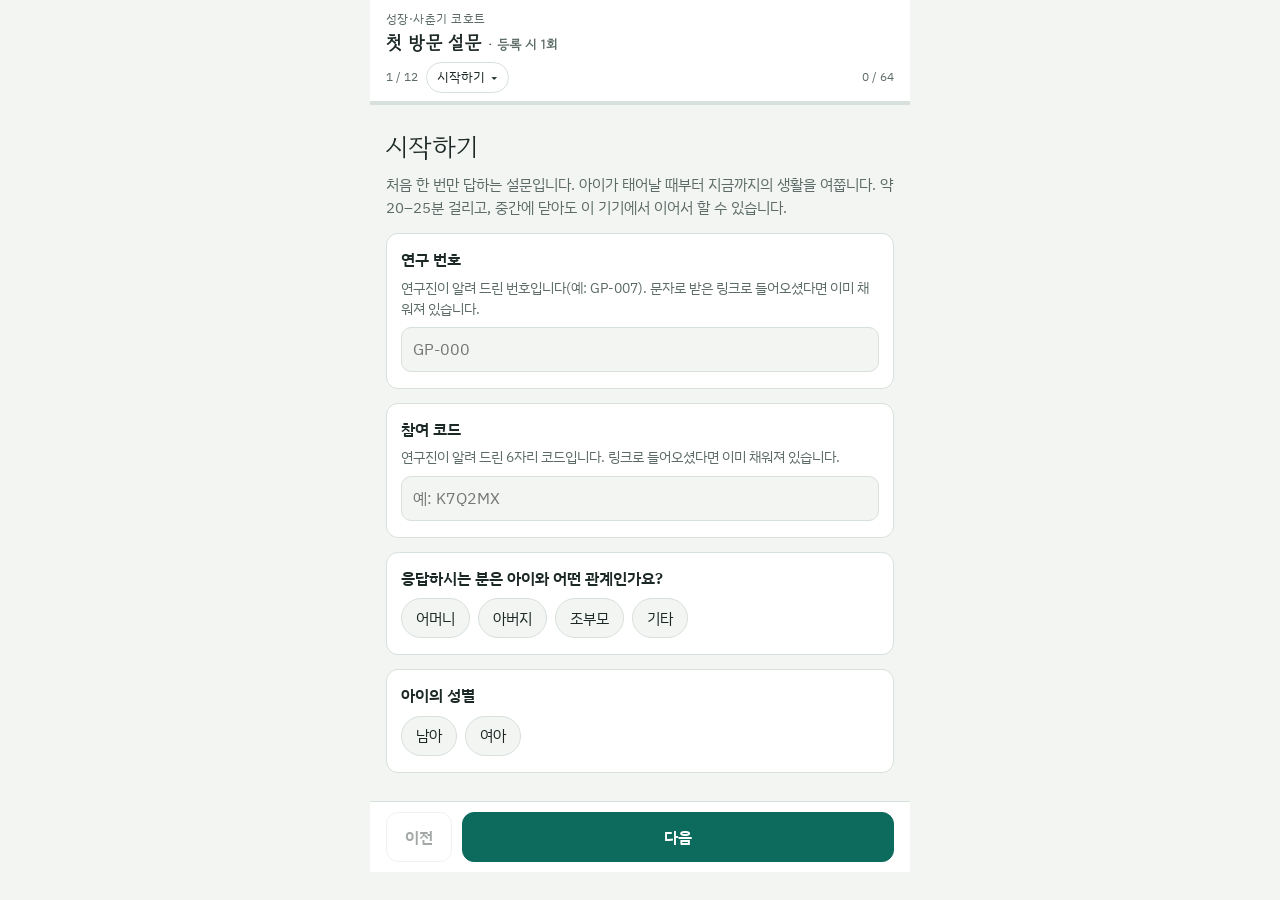
==== baseline.html @ d45b96d2 "Add files via upload" ====
<!doctype html>
<html lang="ko">
<head>
<meta charset="utf-8">
<meta name="viewport" content="width=device-width, initial-scale=1, viewport-fit=cover">
<meta name="robots" content="noindex, nofollow">
<title>첫 방문 설문 · 성장·사춘기 코호트</title>
<link rel="preconnect" href="https://fonts.googleapis.com">
<link rel="stylesheet" href="https://fonts.googleapis.com/css2?family=Gowun+Dodum&family=IBM+Plex+Mono&family=IBM+Plex+Sans+KR:wght@400;600&display=swap">
<link rel="stylesheet" href="assets/css/style.css">
</head>
<body data-form="baseline">
<div class="app">
  <div class="topbar">
    <div class="toprow">
      <div>
        <p class="brand">성장·사춘기 코호트 <span class="demo-tag">· 시제품</span></p>
        <h1 class="formname">첫 방문 설문 <span class="muted">· 등록 시 1회</span></h1>
      </div>
      <label class="switch"><input type="checkbox" id="rview"> 연구진 보기</label>
    </div>
    <div class="stepline">
      <span id="step"></span>
      <button type="button" id="tocbtn" aria-label="목차 열기"><span id="secname"></span><span aria-hidden="true">▾</span></button>
      <span id="count"></span>
    </div>
    <div class="track"><div id="bar"></div></div>
  </div>
  <p id="draftnote" class="draftnote" hidden>이 기기에 저장된 작성 중인 응답을 불러왔습니다. <button type="button" id="restart" class="link">처음부터 새로 작성</button></p>
  <div id="toc" hidden><div id="toclist"></div></div>
  <main id="main" aria-live="polite"></main>
  <nav class="navbar">
    <button type="button" class="btn" id="prev">이전</button>
    <button type="button" class="btn primary" id="next">다음</button>
  </nav>
</div>
<script src="assets/js/config.js"></script>
<script src="assets/js/questions.js"></script>
<script src="assets/js/flatten.js"></script>
<script src="assets/js/survey.js"></script>
</body>
</html>
---- assets/css/style.css ----
/* 레이아웃: 휴대폰 폭 단일 열, 위쪽 고정 진행 표시줄 + 아래쪽 고정 이동 버튼 */
[hidden] { display: none !important; }
:root {
  --bg: #F3F5F2; --surface: #FFFFFF; --ink: #1B2826; --muted: #5C6B67; --line: #D8E0DC;
  --accent: #0D6B5E; --accent-ink: #FFFFFF; --accent-soft: #E0EFEA; --mark: #B86E10; --mark-soft: #FBEFD9;
  --danger: #B3261E;
  --f-display: "Gowun Dodum", "Apple SD Gothic Neo", "Malgun Gothic", sans-serif;
  --f-body: "IBM Plex Sans KR", "Apple SD Gothic Neo", "Malgun Gothic", sans-serif;
  --f-mono: "IBM Plex Mono", ui-monospace, Menlo, monospace;
  --r: 12px;
}
@media (prefers-color-scheme: dark) { :root:not([data-theme="light"]) {
  --bg: #111816; --surface: #19211F; --ink: #E3ECE9; --muted: #98AAA5; --line: #2B3633;
  --accent: #5CC6AE; --accent-ink: #0B1F1A; --accent-soft: #1D3530; --mark: #F0B75C; --mark-soft: #3A2E18; --danger: #F2958E; color-scheme: dark; } }
:root[data-theme="dark"] {
  --bg: #111816; --surface: #19211F; --ink: #E3ECE9; --muted: #98AAA5; --line: #2B3633;
  --accent: #5CC6AE; --accent-ink: #0B1F1A; --accent-soft: #1D3530; --mark: #F0B75C; --mark-soft: #3A2E18; --danger: #F2958E; color-scheme: dark; }

* { box-sizing: border-box; }
body { background: var(--bg); color: var(--ink); font-family: var(--f-body); font-size: 16px; line-height: 1.55; }
.app { max-width: 540px; margin: 0 auto; min-height: 100%; display: flex; flex-direction: column; }
.topbar { position: sticky; top: env(safe-area-inset-top, 0px); z-index: 5; background: var(--surface); border-bottom: 1px solid var(--line);
  padding-block: 10px 0; padding-left: max(16px, env(safe-area-inset-left, 0px)); padding-right: max(16px, env(safe-area-inset-right, 0px)); }
.toprow { display: flex; align-items: center; justify-content: space-between; gap: 10px; }
.brand { font-size: 12px; letter-spacing: .04em; color: var(--muted); margin: 0; }
.formname { font-family: var(--f-display); font-size: 18px; margin: 0; }
.stepline { display: flex; align-items: center; gap: 8px; margin-top: 6px; padding-bottom: 8px; }
#tocbtn { background: none; border: 1px solid var(--line); border-radius: 999px; padding: 4px 10px; font: inherit; font-size: 13px; color: var(--ink); cursor: pointer; display: inline-flex; gap: 6px; align-items: center; min-width: 0; }
#tocbtn #secname { white-space: nowrap; overflow: hidden; text-overflow: ellipsis; max-width: 46vw; }
#step, #count { font-size: 12px; color: var(--muted); font-variant-numeric: tabular-nums; }
#count { margin-left: auto; }
.track { height: 3px; background: var(--line); margin-left: calc(-1 * max(16px, env(safe-area-inset-left, 0px))); margin-right: calc(-1 * max(16px, env(safe-area-inset-right, 0px))); }
#bar { height: 100%; width: 0; background: var(--accent); transition: width .25s ease; }
.switch { display: inline-flex; align-items: center; gap: 6px; font-size: 12px; color: var(--muted); cursor: pointer; }
.switch input { accent-color: var(--mark); width: 16px; height: 16px; }

#toc { position: sticky; top: calc(env(safe-area-inset-top, 0px) + 92px); z-index: 4; background: var(--surface); border-bottom: 1px solid var(--line);
  padding-block: 6px 10px; padding-left: max(16px, env(safe-area-inset-left, 0px)); padding-right: max(16px, env(safe-area-inset-right, 0px)); }
.tocitem { display: flex; justify-content: space-between; width: 100%; background: none; border: 0; border-radius: 8px; padding: 8px 10px; font: inherit; font-size: 14px; color: var(--ink); cursor: pointer; text-align: left; }
.tocitem.on, .tocitem:hover { background: var(--accent-soft); }

main { flex: 1; padding-block: 20px 28px; padding-left: max(16px, env(safe-area-inset-left, 0px)); padding-right: max(16px, env(safe-area-inset-right, 0px)); display: flex; flex-direction: column; gap: 14px; }
.sechead h2 { font-family: var(--f-display); font-size: 26px; font-weight: 400; margin: 2px 0 6px; text-wrap: balance; }
.eyebrow { display: inline-block; margin: 0; font-size: 12px; letter-spacing: .06em; color: var(--accent); background: var(--accent-soft); padding: 2px 8px; border-radius: 999px; }
.lead { margin: 0; color: var(--muted); font-size: 15px; }

.q { background: var(--surface); border: 1px solid var(--line); border-radius: var(--r); padding: 14px 14px 16px; display: flex; flex-direction: column; gap: 8px; min-width: 0; }
.q.done { border-color: color-mix(in srgb, var(--accent) 45%, var(--line)); }
.qhead { display: flex; gap: 8px; align-items: flex-start; justify-content: space-between; }
.qtext { margin: 0; font-weight: 600; font-size: 16px; line-height: 1.45; }
.help { margin: -2px 0 0; font-size: 13.5px; color: var(--muted); }
.meta { display: none; flex-shrink: 0; gap: 4px; align-items: center; }
body.researcher .meta { display: inline-flex; }
.meta code { font-family: var(--f-mono); font-size: 11px; color: var(--mark); background: var(--mark-soft); padding: 1px 5px; border-radius: 4px; }
.pri { font-size: 11px; padding: 1px 6px; border-radius: 4px; border: 1px solid var(--line); color: var(--muted); }
.pri-핵심 { border-color: var(--accent); color: var(--accent); }
.meta-line { display: none; margin: 0; font-size: 12px; color: var(--mark); }
body.researcher .meta-line { display: block; }

.chips { display: flex; flex-wrap: wrap; gap: 8px; }
.chips.compact .chip { min-width: 48px; justify-content: center; }
.chip { display: inline-flex; align-items: center; min-height: 40px; padding: 8px 14px; border-radius: 999px; border: 1px solid var(--line); background: var(--bg); color: var(--ink); font: inherit; font-size: 15px; cursor: pointer; text-align: left; line-height: 1.3; }
.chip:hover { border-color: var(--accent); }
.chip[aria-pressed="true"] { background: var(--accent); border-color: var(--accent); color: var(--accent-ink); }
.chip.none { border-style: dashed; }
.chip.none[aria-pressed="true"] { background: var(--ink); border-color: var(--ink); color: var(--surface); border-style: solid; }
button:focus-visible, input:focus-visible, select:focus-visible, .upload:focus-within, summary:focus-visible { outline: 2px solid var(--mark); outline-offset: 2px; }

input[type="number"], input[type="text"], input[type="time"], select { font: inherit; font-size: 16px; color: var(--ink); background: var(--bg); border: 1px solid var(--line); border-radius: 10px; padding: 9px 11px; min-height: 42px; min-width: 0; }
input[type="text"] { width: 100%; }
input[type="time"] { width: 100%; }
input:disabled { opacity: .45; }
.row { display: flex; gap: 8px; align-items: center; }
.row.wrap { flex-wrap: wrap; }
.row.between { justify-content: space-between; }
.num { display: inline-flex; align-items: center; gap: 6px; }
.num input { width: 7.5em; }
.num.small input { width: 5.5em; }
.unit, .lab { font-size: 13.5px; color: var(--muted); }
.pair { display: grid; grid-template-columns: 1fr 1fr; gap: 10px; }
.pair .cell { display: flex; flex-direction: column; gap: 4px; min-width: 0; }
.pair .num input { width: 100%; }
.pair .num { width: 100%; }
.stack { display: flex; flex-direction: column; gap: 12px; }
.subq { display: flex; flex-direction: column; gap: 6px; }
.subq.scale { padding-top: 10px; border-top: 1px dashed var(--line); }
.subq.scale:first-child { border-top: 0; padding-top: 0; }

.visually-hidden { position: absolute; width: 1px; height: 1px; overflow: hidden; clip: rect(0 0 0 0); white-space: nowrap; }
.upload { display: inline-flex; align-items: center; gap: 10px; align-self: flex-start; padding: 10px 16px; border-radius: 10px; border: 1.5px dashed var(--accent); color: var(--accent); background: var(--accent-soft); cursor: pointer; font-weight: 600; font-size: 15px; }
.upicon { width: 18px; height: 18px; border: 2px solid currentColor; border-radius: 4px; position: relative; }
.upicon::after { content: ""; position: absolute; left: 50%; top: 2px; width: 2px; height: 9px; background: currentColor; transform: translateX(-50%); }
.preview img { max-height: 220px; border-radius: 8px; border: 1px solid var(--line); }
.fname { margin: 4px 0 0; font-size: 12.5px; color: var(--muted); word-break: break-all; }
.guide { font-size: 13.5px; color: var(--muted); }
.guide summary { cursor: pointer; color: var(--accent); font-weight: 600; }
.guide p { margin: 6px 0 0; }
.muted { color: var(--muted); font-size: 13px; }

.gtable { display: grid; grid-template-columns: minmax(0, 1.3fr) 1fr 1fr; gap: 6px 8px; align-items: center; }
.gtable input { width: 100%; }
.gh { font-size: 12.5px; color: var(--muted); }
.glab { font-size: 13.5px; }

.detail { display: flex; flex-direction: column; gap: 6px; padding: 10px 12px; border-radius: 10px; background: var(--bg); border: 1px solid var(--line); }
.dname { margin: 0; font-weight: 600; font-size: 14.5px; }
.sport { display: flex; flex-direction: column; gap: 8px; padding: 12px; border-radius: 10px; background: var(--bg); border: 1px solid var(--line); }
.sport select { flex: 1 1 8em; }
.sporthead { display: flex; justify-content: space-between; align-items: center; }
.link { background: none; border: 0; font: inherit; font-size: 13.5px; cursor: pointer; color: var(--accent); padding: 4px; }
.link.danger { color: var(--danger); }
.addbtn { font: inherit; font-size: 15px; padding: 9px 14px; border-radius: 999px; border: 1px solid var(--accent); background: var(--surface); color: var(--accent); cursor: pointer; font-weight: 600; }

.calcbox { background: var(--accent-soft); border-radius: 10px; padding: 12px 14px; display: flex; flex-direction: column; gap: 6px; }
.calcbox > .lab { margin: 0; color: var(--accent); font-weight: 600; }
.big { font-family: var(--f-display); font-size: 22px; font-weight: 400; font-variant-numeric: tabular-nums; }

.navbar { position: sticky; bottom: 0; z-index: 5; display: flex; gap: 10px; background: var(--surface); border-top: 1px solid var(--line);
  padding-block: 10px calc(10px + env(safe-area-inset-bottom, 0px)); padding-left: max(16px, env(safe-area-inset-left, 0px)); padding-right: max(16px, env(safe-area-inset-right, 0px)); }
.btn { font: inherit; font-size: 16px; font-weight: 600; border-radius: 12px; padding: 12px 18px; cursor: pointer; border: 1px solid var(--line); background: var(--surface); color: var(--ink); }
.btn.primary { flex: 1; background: var(--accent); border-color: var(--accent); color: var(--accent-ink); }
.btn:disabled { opacity: .4; cursor: default; }
.btn.ghost { font-size: 13px; padding: 6px 12px; }

.sumsec { display: flex; flex-direction: column; gap: 8px; min-width: 0; }
.sumsec h3 { margin: 6px 0 0; font-family: var(--f-display); font-weight: 400; font-size: 19px; }
.sumtable { background: var(--surface); border: 1px solid var(--line); border-radius: var(--r); overflow: hidden; }
.sumrow { display: grid; grid-template-columns: 1fr; gap: 2px; padding: 9px 12px; border-top: 1px solid var(--line); }
.sumrow:first-child { border-top: 0; }
.sumrow code { font-family: var(--f-mono); font-size: 11.5px; color: var(--mark); }
.sumrow .sq { font-size: 13px; color: var(--muted); }
.sumrow .sv { font-size: 14.5px; word-break: break-word; }
.sumrow.empty .sv { color: var(--muted); }
.json { margin: 0; max-height: 280px; overflow: auto; font-family: var(--f-mono); font-size: 12px; background: var(--surface); border: 1px solid var(--line); border-radius: var(--r); padding: 12px; white-space: pre; }
@media (prefers-reduced-motion: reduce) { #bar { transition: none; } }

/* v0.2 추가 */
html, body { margin: 0; }
:root { padding-top: env(safe-area-inset-top, 0px); padding-bottom: env(safe-area-inset-bottom, 0px); }
img { max-width: 100%; }
.switch { display: none; }
body.demo .switch { display: inline-flex; }
.demo-tag { display: none; }
body.demo .demo-tag { display: inline; color: var(--mark); }
.rs-only { display: none; }
body.researcher .rs-only { display: block; color: var(--mark); }
.q.need { border-color: var(--danger); box-shadow: 0 0 0 1px var(--danger); }
select { width: 100%; }
.pair select { width: 100%; }
.row select { flex: 1 1 6em; width: auto; }
.draftnote { margin: 0; display: flex; gap: 8px; align-items: center; justify-content: space-between; flex-wrap: wrap; background: var(--mark-soft); color: var(--ink); font-size: 13.5px;
  padding-block: 8px; padding-left: max(16px, env(safe-area-inset-left, 0px)); padding-right: max(16px, env(safe-area-inset-right, 0px)); }
.misslist { display: flex; flex-direction: column; gap: 6px; }
.missitem { display: flex; flex-direction: column; align-items: flex-start; gap: 2px; text-align: left; font: inherit; font-size: 14.5px; color: var(--ink); background: var(--bg); border: 1px solid var(--line); border-radius: 10px; padding: 10px 12px; cursor: pointer; }
.missitem:hover { border-color: var(--accent); }
main > .row.wrap .btn { flex: 1 1 10em; }
.q[data-id="_sleep_calc"] { background: none; border: 0; padding: 0; }
.errline { margin: 0; color: var(--danger); font-size: 14px; font-weight: 600; }
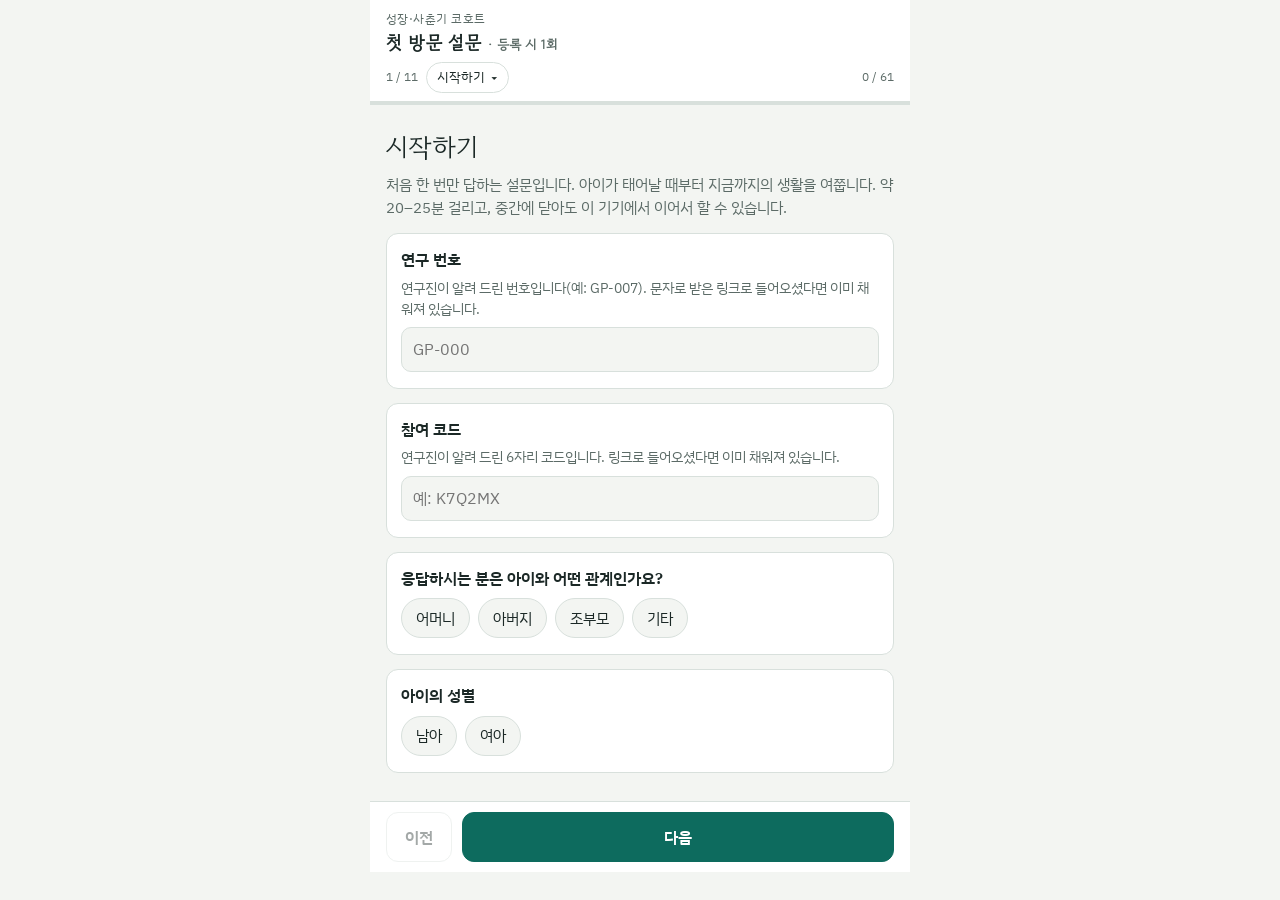
==== commit c8c7c05e: "v0.3: 척도 3종을 첫 방문 종이 응답 입력(scales.html)으로 변경, 자동 채점 추가 - 보호자 첫 방문·정기 설문에서 연 1회 척도 화면 삭제 (ANNUAL_VISI" ====
--- a/baseline.html
+++ b/baseline.html
@@ -36,6 +36,7 @@
 </div>
 <script src="assets/js/config.js"></script>
 <script src="assets/js/questions.js"></script>
+<script src="assets/js/scoring.js"></script>
 <script src="assets/js/flatten.js"></script>
 <script src="assets/js/survey.js"></script>
 </body>
--- a/assets/css/style.css
+++ b/assets/css/style.css
@@ -156,3 +156,10 @@
 main > .row.wrap .btn { flex: 1 1 10em; }
 .q[data-id="_sleep_calc"] { background: none; border: 0; padding: 0; }
 .errline { margin: 0; color: var(--danger); font-size: 14px; font-weight: 600; }
+
+/* 척도 원응답 입력(scales.html) */
+.subq.scale.grid { display: flex; flex-direction: row; align-items: center; justify-content: space-between; gap: 8px 12px; flex-wrap: wrap; padding-top: 8px; }
+.subq.scale.grid .lab { flex: 1 1 150px; color: var(--ink); font-size: 14.5px; }
+.subq.scale.grid .chips { flex: 0 0 auto; }
+body.staff .meta-line { display: block; }
+input[type="date"] { font: inherit; padding: 10px 12px; border: 1px solid var(--line); border-radius: 10px; background: var(--surface); color: var(--ink); }
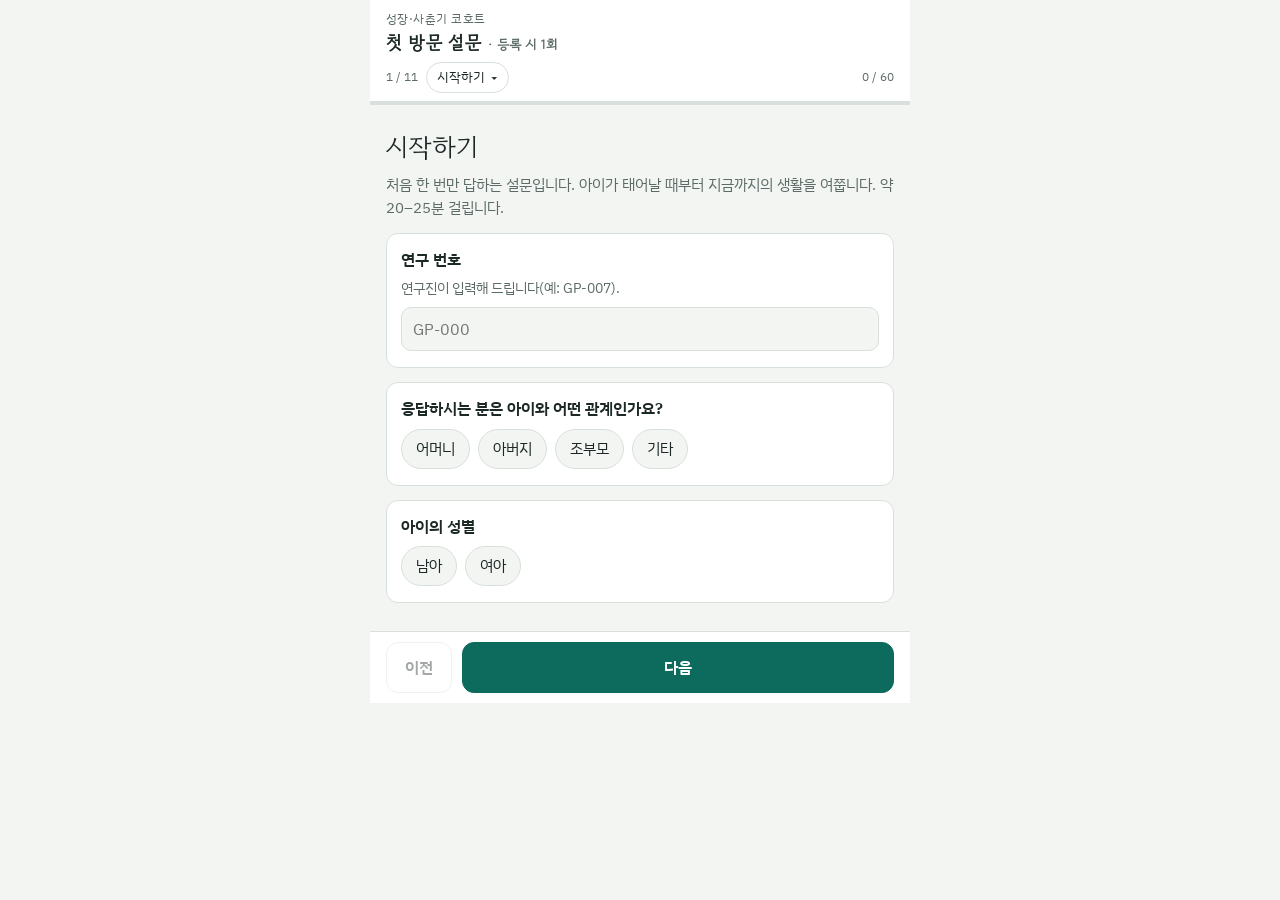
==== commit b50c9ad8: "v0.5: 외래 iPad 저장 방식 (응답을 기기에만 저장, CSV 내보내기, 오프라인) Co-Authored-By: Claude Opus 5.5 <noreply@anthropic" ====
--- a/baseline.html
+++ b/baseline.html
@@ -7,6 +7,10 @@
 <title>첫 방문 설문 · 성장·사춘기 코호트</title>
 <link rel="preconnect" href="https://fonts.googleapis.com">
 <link rel="stylesheet" href="https://fonts.googleapis.com/css2?family=Gowun+Dodum&family=IBM+Plex+Mono&family=IBM+Plex+Sans+KR:wght@400;600&display=swap">
+<link rel="manifest" href="manifest.webmanifest">
+<meta name="apple-mobile-web-app-capable" content="yes">
+<meta name="apple-mobile-web-app-title" content="성장코호트">
+<link rel="apple-touch-icon" href="assets/icon-180.png">
 <link rel="stylesheet" href="assets/css/style.css">
 </head>
 <body data-form="baseline">
@@ -38,6 +42,8 @@
 <script src="assets/js/questions.js"></script>
 <script src="assets/js/scoring.js"></script>
 <script src="assets/js/flatten.js"></script>
+<script src="assets/js/localstore.js"></script>
 <script src="assets/js/survey.js"></script>
+<script>if ('serviceWorker' in navigator) navigator.serviceWorker.register('sw.js').catch(() => {});</script>
 </body>
 </html>
